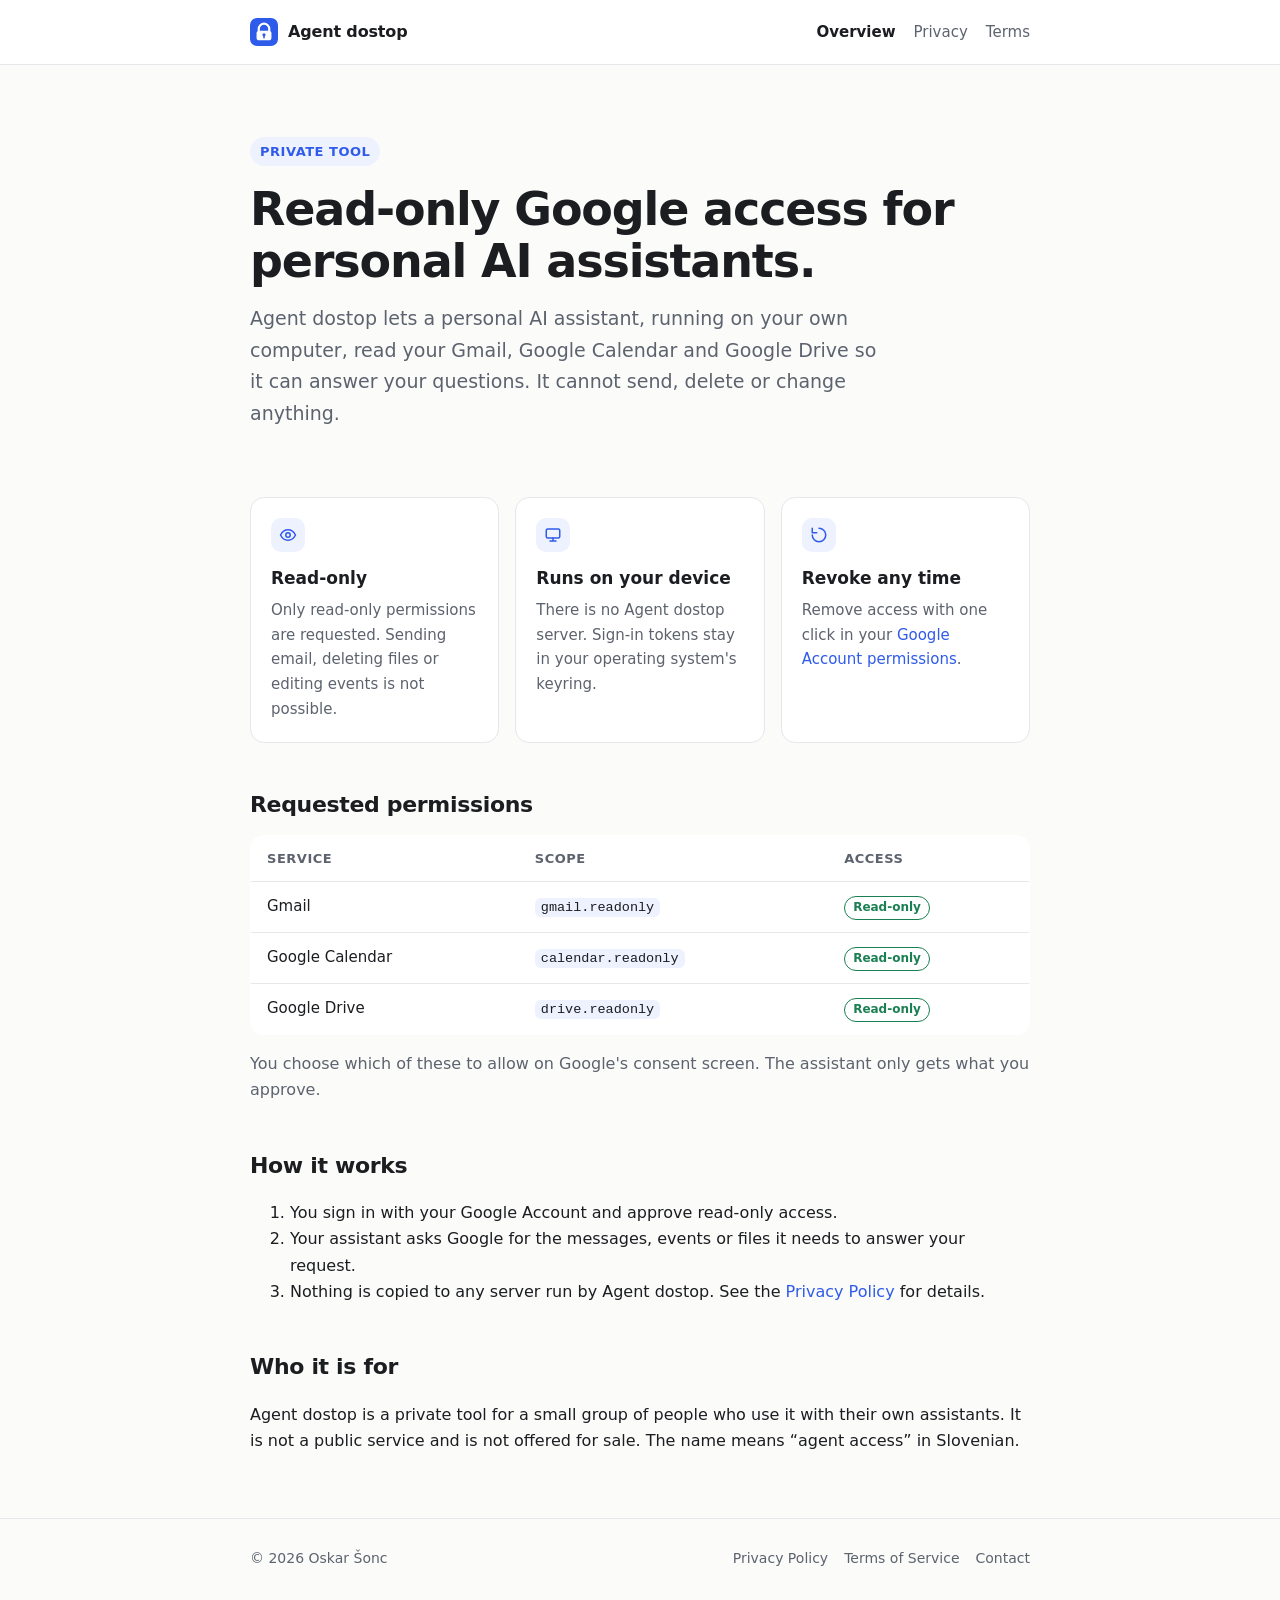
==== index.html @ ddd504a5 "Add overview, privacy policy and terms pages Co-Authored-By: Claude Opus 5.5 <noreply@anthropic.com>" ====
<!doctype html>
<html lang="en">
<head>
  <meta charset="utf-8">
  <meta name="viewport" content="width=device-width, initial-scale=1">
  <title>Agent dostop</title>
  <meta name="description" content="Read-only Google access for personal AI assistants. Runs on your own device. No servers, no tracking.">
  <link rel="icon" href="assets/logo.svg" type="image/svg+xml">
  <link rel="stylesheet" href="assets/style.css">
</head>
<body>
  <header class="site">
    <div class="wrap">
      <a class="brand" href="./"><img src="assets/logo.svg" alt="" width="28" height="28">Agent dostop</a>
      <nav class="links">
        <a href="./" aria-current="page">Overview</a>
        <a href="privacy.html">Privacy</a>
        <a href="terms.html">Terms</a>
      </nav>
    </div>
  </header>

  <main class="wrap">
    <section class="hero">
      <span class="eyebrow">Private tool</span>
      <h1>Read-only Google access for personal AI assistants.</h1>
      <p class="lead">Agent dostop lets a personal AI assistant, running on your own computer, read your Gmail, Google Calendar and Google Drive so it can answer your questions. It cannot send, delete or change anything.</p>
    </section>

    <div class="grid">
      <div class="card">
        <div class="icon"><svg viewBox="0 0 24 24" fill="none" stroke="currentColor" stroke-width="2" stroke-linecap="round" stroke-linejoin="round"><path d="M2 12s3.5-7 10-7 10 7 10 7-3.5 7-10 7S2 12 2 12z"/><circle cx="12" cy="12" r="3"/></svg></div>
        <h3>Read-only</h3>
        <p>Only read-only permissions are requested. Sending email, deleting files or editing events is not possible.</p>
      </div>
      <div class="card">
        <div class="icon"><svg viewBox="0 0 24 24" fill="none" stroke="currentColor" stroke-width="2" stroke-linecap="round" stroke-linejoin="round"><rect x="3" y="4" width="18" height="12" rx="2"/><path d="M8 20h8M12 16v4"/></svg></div>
        <h3>Runs on your device</h3>
        <p>There is no Agent dostop server. Sign-in tokens stay in your operating system's keyring.</p>
      </div>
      <div class="card">
        <div class="icon"><svg viewBox="0 0 24 24" fill="none" stroke="currentColor" stroke-width="2" stroke-linecap="round" stroke-linejoin="round"><path d="M3 12a9 9 0 1 0 9-9"/><path d="M3 3v6h6"/></svg></div>
        <h3>Revoke any time</h3>
        <p>Remove access with one click in your <a href="https://myaccount.google.com/permissions">Google Account permissions</a>.</p>
      </div>
    </div>

    <h2>Requested permissions</h2>
    <div class="table-scroll">
      <table>
        <thead><tr><th>Service</th><th>Scope</th><th>Access</th></tr></thead>
        <tbody>
          <tr><td>Gmail</td><td><code>gmail.readonly</code></td><td><span class="badge">Read-only</span></td></tr>
          <tr><td>Google Calendar</td><td><code>calendar.readonly</code></td><td><span class="badge">Read-only</span></td></tr>
          <tr><td>Google Drive</td><td><code>drive.readonly</code></td><td><span class="badge">Read-only</span></td></tr>
        </tbody>
      </table>
    </div>
    <p class="muted">You choose which of these to allow on Google's consent screen. The assistant only gets what you approve.</p>

    <h2>How it works</h2>
    <ol>
      <li>You sign in with your Google Account and approve read-only access.</li>
      <li>Your assistant asks Google for the messages, events or files it needs to answer your request.</li>
      <li>Nothing is copied to any server run by Agent dostop. See the <a href="privacy.html">Privacy Policy</a> for details.</li>
    </ol>

    <h2>Who it is for</h2>
    <p>Agent dostop is a private tool for a small group of people who use it with their own assistants. It is not a public service and is not offered for sale. The name means “agent access” in Slovenian.</p>
  </main>

  <footer class="site">
    <div class="wrap">
      <span>© 2026 Oskar Šonc</span>
      <nav>
        <a href="privacy.html">Privacy Policy</a>
        <a href="terms.html">Terms of Service</a>
        <a href="https://github.com/oskarsonc/agent-dostop/issues">Contact</a>
      </nav>
    </div>
  </footer>
</body>
</html>
---- assets/style.css ----
:root {
  --bg: #fbfbfa;
  --surface: #ffffff;
  --text: #1b1d21;
  --muted: #5d636e;
  --line: #e6e7ea;
  --accent: #2f5bea;
  --accent-soft: #eef2ff;
  --ok: #1a7f52;
  --radius: 14px;
  --font: ui-sans-serif, system-ui, -apple-system, "Segoe UI", Roboto, "Helvetica Neue", Arial, sans-serif;
  --mono: ui-monospace, SFMono-Regular, Menlo, Consolas, monospace;
}

@media (prefers-color-scheme: dark) {
  :root {
    --bg: #0f1115;
    --surface: #161920;
    --text: #e8eaee;
    --muted: #9aa1ad;
    --line: #262a33;
    --accent: #7c9bff;
    --accent-soft: #1b2236;
    --ok: #4cc38a;
  }
}

* { box-sizing: border-box; }

html { -webkit-text-size-adjust: 100%; }

body {
  margin: 0;
  background: var(--bg);
  color: var(--text);
  font: 16px/1.65 var(--font);
}

a { color: var(--accent); text-decoration: none; }
a:hover { text-decoration: underline; }

.wrap { max-width: 820px; margin: 0 auto; padding: 0 20px; }

header.site {
  border-bottom: 1px solid var(--line);
  background: var(--surface);
}
header.site .wrap {
  display: flex; align-items: center; justify-content: space-between;
  height: 64px; gap: 16px;
}
.brand { display: flex; align-items: center; gap: 10px; color: var(--text); font-weight: 650; letter-spacing: -0.01em; }
.brand:hover { text-decoration: none; }
.brand svg { width: 28px; height: 28px; flex: none; }
nav.links { display: flex; gap: 18px; font-size: 15px; }
nav.links a { color: var(--muted); }
nav.links a[aria-current="page"] { color: var(--text); font-weight: 600; }

.hero { padding: 72px 0 40px; }
.eyebrow {
  display: inline-block; font-size: 13px; font-weight: 600; letter-spacing: 0.04em;
  text-transform: uppercase; color: var(--accent); background: var(--accent-soft);
  padding: 4px 10px; border-radius: 999px;
}
h1 { font-size: clamp(32px, 6vw, 46px); line-height: 1.12; letter-spacing: -0.025em; margin: 18px 0 16px; }
.lead { font-size: 19px; color: var(--muted); max-width: 640px; margin: 0; }

h2 { font-size: 22px; letter-spacing: -0.015em; margin: 44px 0 12px; }
h3 { font-size: 17px; margin: 0 0 6px; }
p, li { color: var(--text); }
.muted { color: var(--muted); }

.grid { display: grid; grid-template-columns: repeat(auto-fit, minmax(220px, 1fr)); gap: 16px; margin: 28px 0 8px; }
.card {
  background: var(--surface); border: 1px solid var(--line); border-radius: var(--radius);
  padding: 20px;
}
.card p { margin: 0; color: var(--muted); font-size: 15px; }
.icon { width: 34px; height: 34px; border-radius: 10px; background: var(--accent-soft); color: var(--accent);
  display: grid; place-items: center; margin-bottom: 12px; }
.icon svg { width: 18px; height: 18px; }

table { width: 100%; border-collapse: collapse; background: var(--surface); border: 1px solid var(--line);
  border-radius: var(--radius); overflow: hidden; font-size: 15px; }
th, td { text-align: left; padding: 12px 16px; border-bottom: 1px solid var(--line); vertical-align: top; }
tr:last-child td { border-bottom: 0; }
th { font-size: 13px; text-transform: uppercase; letter-spacing: 0.04em; color: var(--muted); font-weight: 600; }
code { font: 13.5px var(--mono); background: var(--accent-soft); padding: 2px 6px; border-radius: 6px; word-break: break-word; }
.table-scroll { overflow-x: auto; }

.badge { display: inline-block; font-size: 12px; font-weight: 600; color: var(--ok); border: 1px solid currentColor;
  border-radius: 999px; padding: 1px 8px; white-space: nowrap; }

.doc { padding: 56px 0 24px; }
.doc h1 { font-size: clamp(30px, 5vw, 38px); margin-top: 0; }
.doc h2 { font-size: 19px; margin-top: 34px; }
.doc ul { padding-left: 22px; }
.doc li { margin: 4px 0; }
.updated { color: var(--muted); font-size: 14px; margin-top: -6px; }
.note { background: var(--accent-soft); border-radius: var(--radius); padding: 16px 18px; margin: 24px 0; }
.note p { margin: 0; }

footer.site { border-top: 1px solid var(--line); margin-top: 64px; padding: 28px 0 40px; font-size: 14px; color: var(--muted); }
footer.site .wrap { display: flex; flex-wrap: wrap; justify-content: space-between; gap: 12px; }
footer.site nav { display: flex; gap: 16px; }
footer.site a { color: var(--muted); }

@media (max-width: 520px) {
  nav.links { gap: 12px; font-size: 14px; }
  .hero { padding-top: 48px; }
  th, td { padding: 10px 12px; }
}
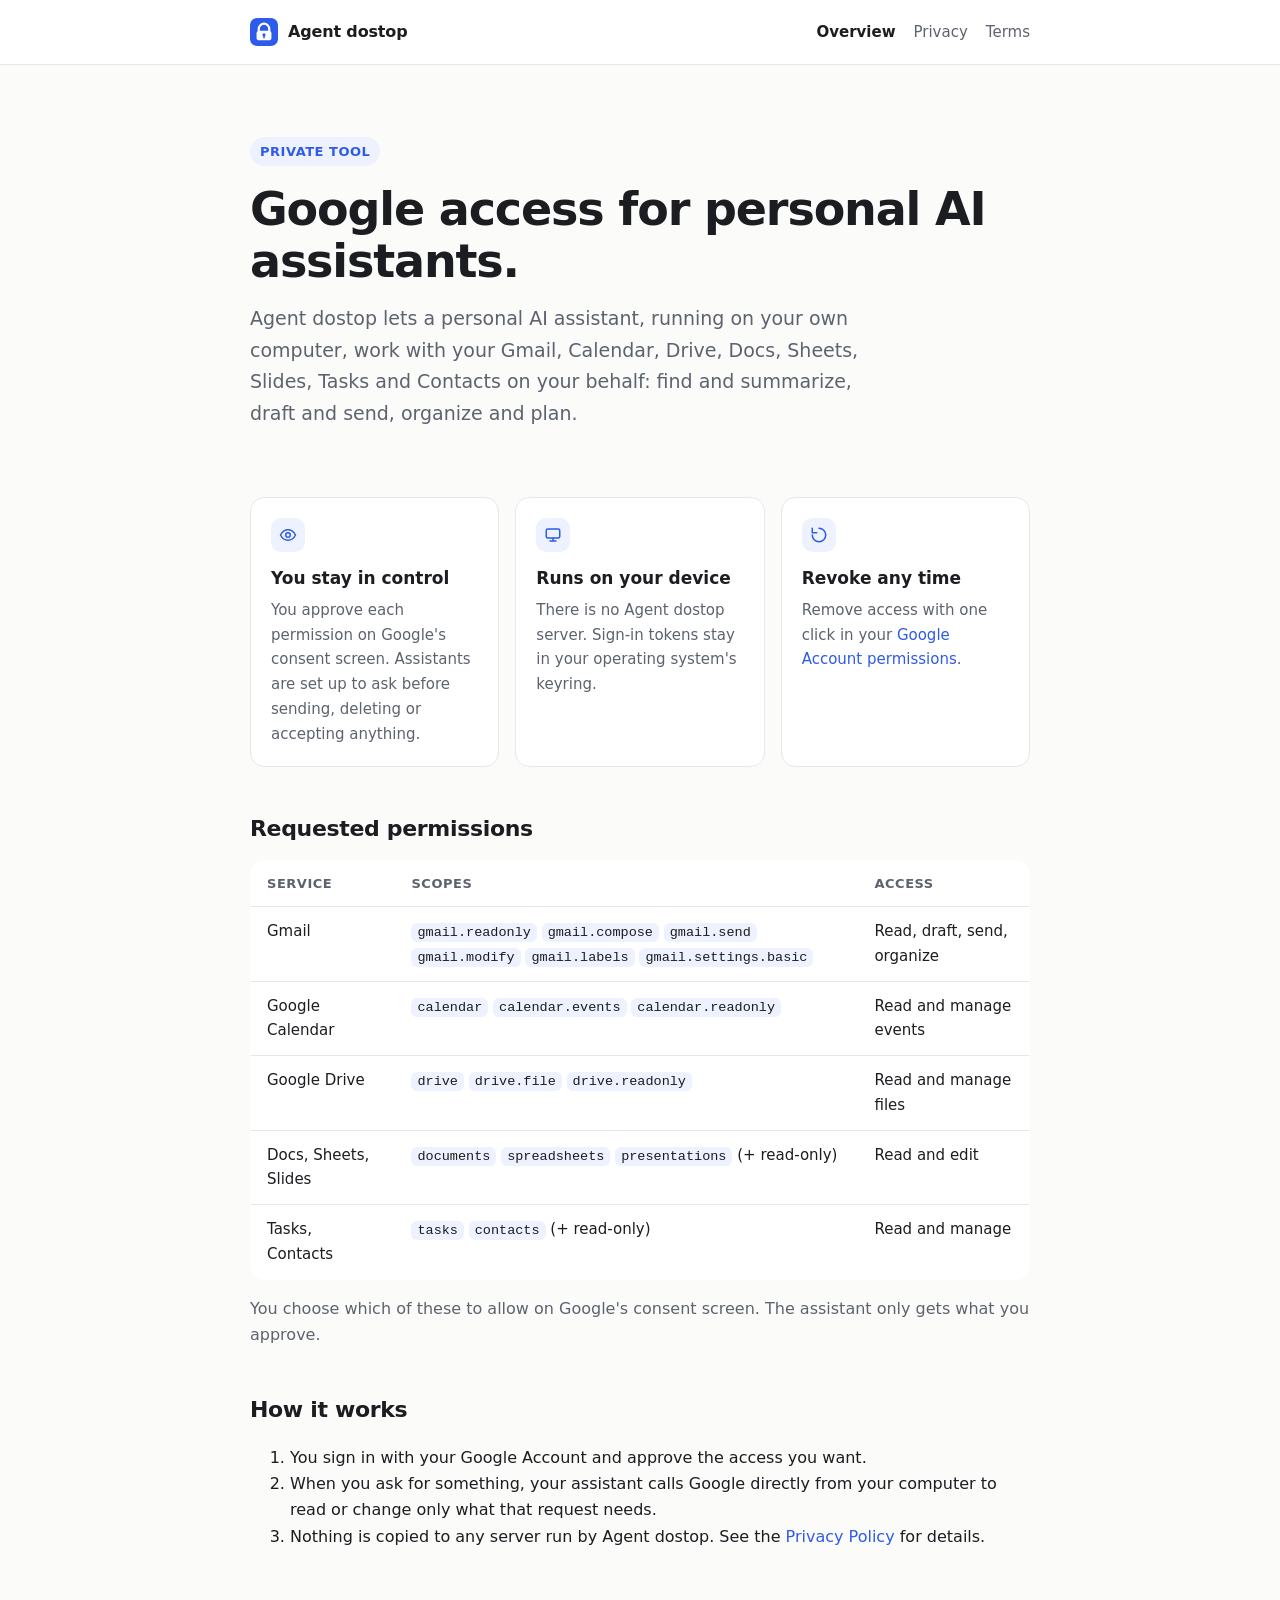
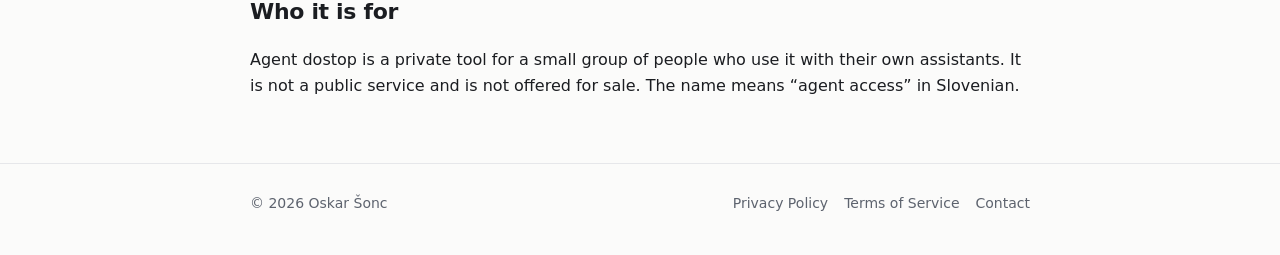
==== commit 98fdcdb1: "Describe full access: Gmail send, Calendar, Drive, Docs, Sheets, Slides, Tasks, Contacts Co-Authored" ====
--- a/index.html
+++ b/index.html
@@ -4,7 +4,7 @@
   <meta charset="utf-8">
   <meta name="viewport" content="width=device-width, initial-scale=1">
   <title>Agent dostop</title>
-  <meta name="description" content="Read-only Google access for personal AI assistants. Runs on your own device. No servers, no tracking.">
+  <meta name="description" content="Google access for personal AI assistants. Runs on your own device. No servers, no tracking.">
   <link rel="icon" href="assets/logo.svg" type="image/svg+xml">
   <link rel="stylesheet" href="assets/style.css">
 </head>
@@ -23,15 +23,15 @@
   <main class="wrap">
     <section class="hero">
       <span class="eyebrow">Private tool</span>
-      <h1>Read-only Google access for personal AI assistants.</h1>
-      <p class="lead">Agent dostop lets a personal AI assistant, running on your own computer, read your Gmail, Google Calendar and Google Drive so it can answer your questions. It cannot send, delete or change anything.</p>
+      <h1>Google access for personal AI assistants.</h1>
+      <p class="lead">Agent dostop lets a personal AI assistant, running on your own computer, work with your Gmail, Calendar, Drive, Docs, Sheets, Slides, Tasks and Contacts on your behalf: find and summarize, draft and send, organize and plan.</p>
     </section>
 
     <div class="grid">
       <div class="card">
         <div class="icon"><svg viewBox="0 0 24 24" fill="none" stroke="currentColor" stroke-width="2" stroke-linecap="round" stroke-linejoin="round"><path d="M2 12s3.5-7 10-7 10 7 10 7-3.5 7-10 7S2 12 2 12z"/><circle cx="12" cy="12" r="3"/></svg></div>
-        <h3>Read-only</h3>
-        <p>Only read-only permissions are requested. Sending email, deleting files or editing events is not possible.</p>
+        <h3>You stay in control</h3>
+        <p>You approve each permission on Google's consent screen. Assistants are set up to ask before sending, deleting or accepting anything.</p>
       </div>
       <div class="card">
         <div class="icon"><svg viewBox="0 0 24 24" fill="none" stroke="currentColor" stroke-width="2" stroke-linecap="round" stroke-linejoin="round"><rect x="3" y="4" width="18" height="12" rx="2"/><path d="M8 20h8M12 16v4"/></svg></div>
@@ -48,11 +48,13 @@
     <h2>Requested permissions</h2>
     <div class="table-scroll">
       <table>
-        <thead><tr><th>Service</th><th>Scope</th><th>Access</th></tr></thead>
+        <thead><tr><th>Service</th><th>Scopes</th><th>Access</th></tr></thead>
         <tbody>
-          <tr><td>Gmail</td><td><code>gmail.readonly</code></td><td><span class="badge">Read-only</span></td></tr>
-          <tr><td>Google Calendar</td><td><code>calendar.readonly</code></td><td><span class="badge">Read-only</span></td></tr>
-          <tr><td>Google Drive</td><td><code>drive.readonly</code></td><td><span class="badge">Read-only</span></td></tr>
+          <tr><td>Gmail</td><td><code>gmail.readonly</code> <code>gmail.compose</code> <code>gmail.send</code> <code>gmail.modify</code> <code>gmail.labels</code> <code>gmail.settings.basic</code></td><td>Read, draft, send, organize</td></tr>
+          <tr><td>Google Calendar</td><td><code>calendar</code> <code>calendar.events</code> <code>calendar.readonly</code></td><td>Read and manage events</td></tr>
+          <tr><td>Google Drive</td><td><code>drive</code> <code>drive.file</code> <code>drive.readonly</code></td><td>Read and manage files</td></tr>
+          <tr><td>Docs, Sheets, Slides</td><td><code>documents</code> <code>spreadsheets</code> <code>presentations</code> (+ read-only)</td><td>Read and edit</td></tr>
+          <tr><td>Tasks, Contacts</td><td><code>tasks</code> <code>contacts</code> (+ read-only)</td><td>Read and manage</td></tr>
         </tbody>
       </table>
     </div>
@@ -60,8 +62,8 @@
 
     <h2>How it works</h2>
     <ol>
-      <li>You sign in with your Google Account and approve read-only access.</li>
-      <li>Your assistant asks Google for the messages, events or files it needs to answer your request.</li>
+      <li>You sign in with your Google Account and approve the access you want.</li>
+      <li>When you ask for something, your assistant calls Google directly from your computer to read or change only what that request needs.</li>
       <li>Nothing is copied to any server run by Agent dostop. See the <a href="privacy.html">Privacy Policy</a> for details.</li>
     </ol>
 
